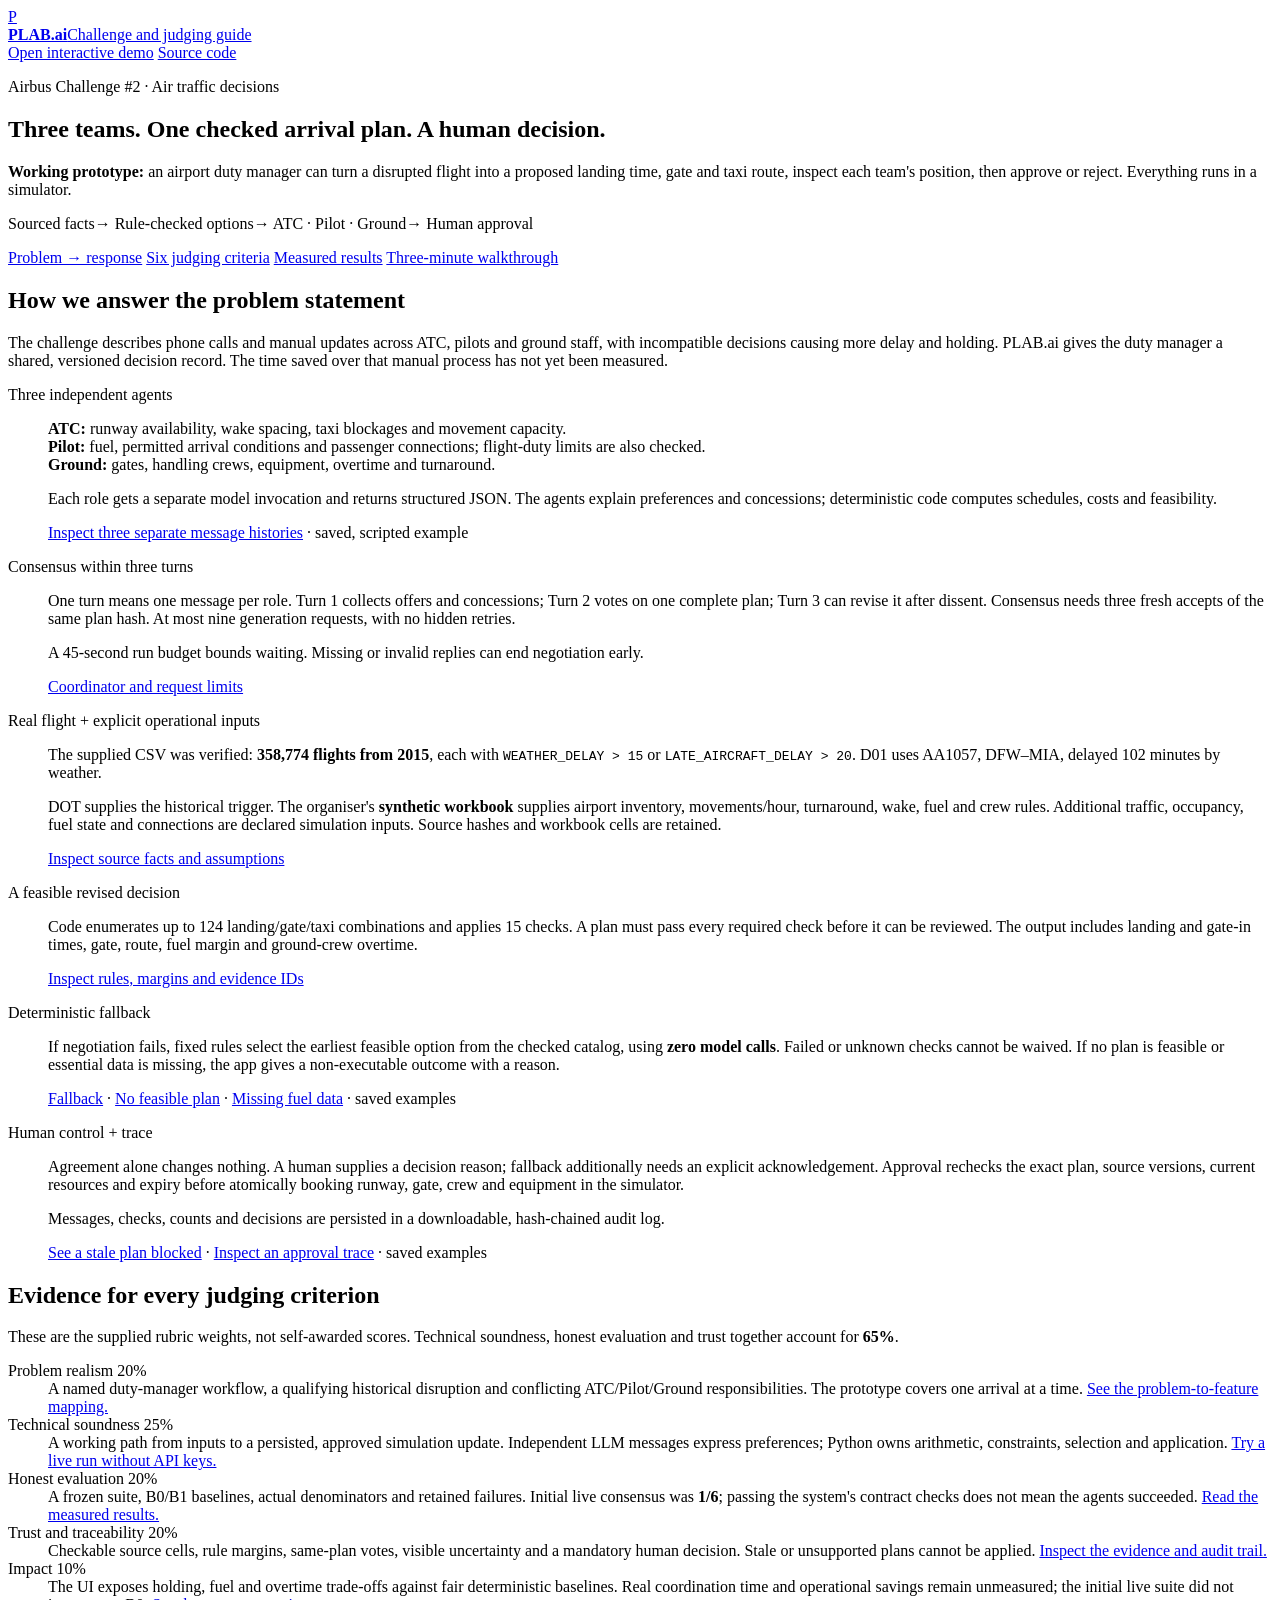
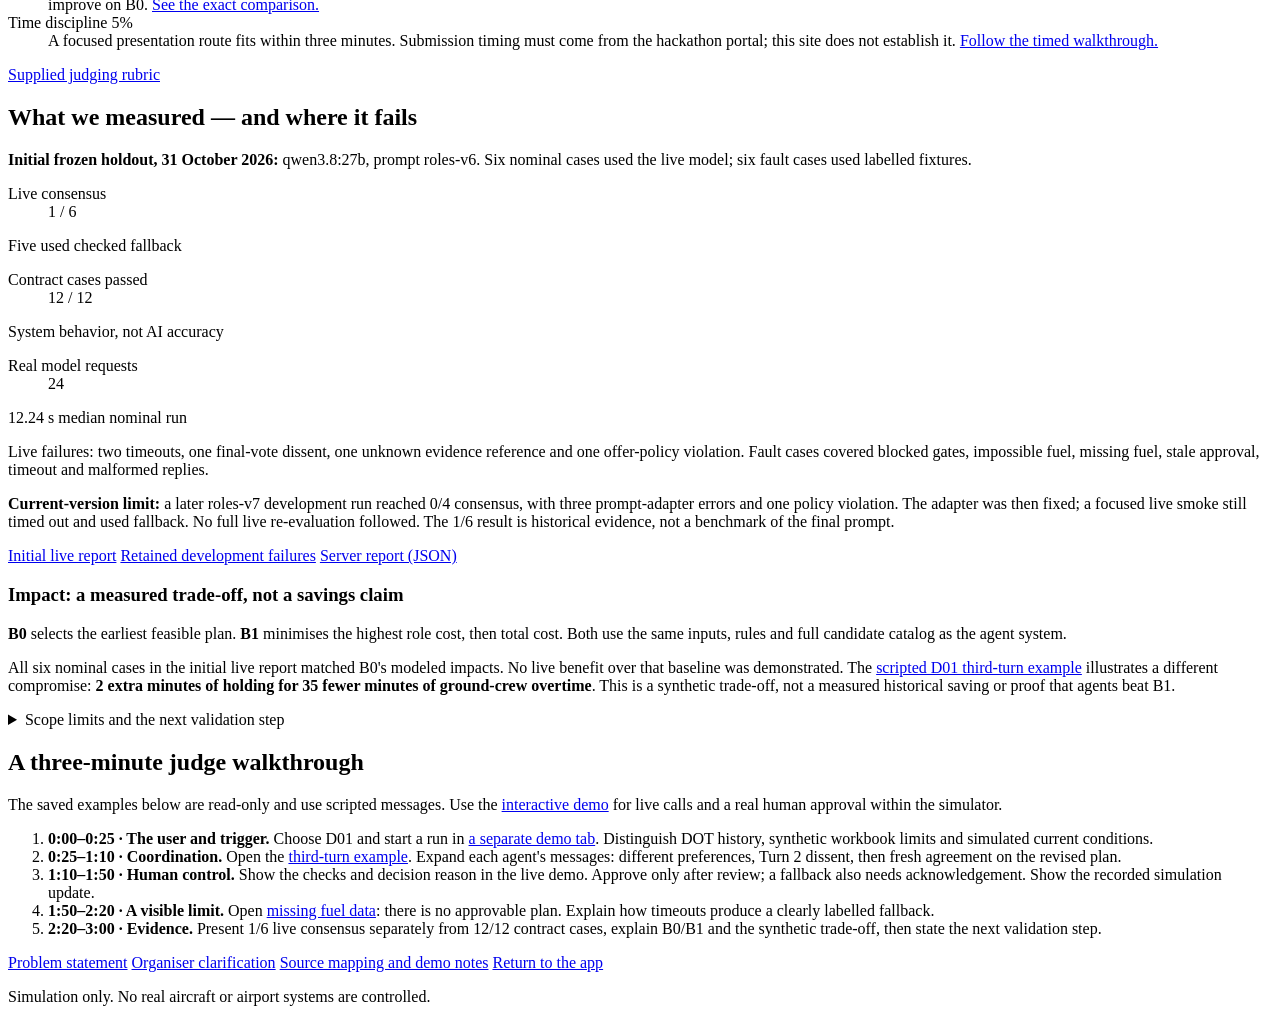
==== app/static/judges.html @ 0f2332d5 "Add judge guide mapping challenge requirements to evidence" ====
<!doctype html>
<html lang="en">
<head>
  <meta charset="utf-8">
  <meta name="viewport" content="width=device-width, initial-scale=1">
  <meta name="description" content="How PLAB.ai addresses Airbus Challenge 2: independent agents, deterministic checks, human approval, measured evaluations and rubric evidence.">
  <title>PLAB.ai · Challenge and judging guide</title>
  <link rel="stylesheet" href="/static/styles.css">
</head>
<body>
  <header class="topbar">
    <div class="wrap topbar-inner">
      <a class="brand guide-brand" href="/" aria-label="PLAB.ai — open the interactive demo">
        <span class="logo" aria-hidden="true">P</span>
        <div><strong>PLAB.ai</strong><span class="brand-sub">Challenge and judging guide</span></div>
      </a>
      <nav class="topbar-right" aria-label="Project links">
        <a class="nav-link" href="/">Open interactive demo</a>
        <a class="nav-link" href="https://github.com/kaseyho/PLAB.ai">Source code</a>
      </nav>
    </div>
  </header>

  <main class="wrap guide">
    <section class="intro">
      <p class="challenge-label">Airbus Challenge #2 · Air traffic decisions</p>
      <h1>Three teams. One checked arrival plan. A human decision.</h1>
      <p><b>Working prototype:</b> an airport duty manager can turn a disrupted flight into
        a proposed landing time, gate and taxi route, inspect each team's position, then approve or reject.
        Everything runs in a simulator.</p>
    </section>
    <p class="guide-flow" aria-label="Workflow: sourced facts, deterministic checks, independent agents, human approval">
      <span>Sourced facts</span><span aria-hidden="true">→</span>
      <span>Rule-checked options</span><span aria-hidden="true">→</span>
      <span>ATC · Pilot · Ground</span><span aria-hidden="true">→</span>
      <span>Human approval</span>
    </p>
    <nav class="guide-nav" aria-label="Guide sections">
      <a href="#challenge">Problem → response</a>
      <a href="#rubric">Six judging criteria</a>
      <a href="#evaluation">Measured results</a>
      <a href="#demo">Three-minute walkthrough</a>
    </nav>

    <section class="card" id="challenge" aria-labelledby="challenge-h">
      <h2 id="challenge-h">How we answer the problem statement</h2>
      <p>The challenge describes phone calls and manual updates across ATC, pilots and ground staff,
        with incompatible decisions causing more delay and holding. PLAB.ai gives the duty manager
        a shared, versioned decision record. The time saved over that manual process has not yet been measured.</p>
      <dl class="guide-map">
        <div>
          <dt>Three independent agents</dt>
          <dd><p><b>ATC:</b> runway availability, wake spacing, taxi blockages and movement capacity.<br>
            <b>Pilot:</b> fuel, permitted arrival conditions and passenger connections; flight-duty limits are also checked.<br>
            <b>Ground:</b> gates, handling crews, equipment, overtime and turnaround.</p>
            <p>Each role gets a separate model invocation and returns structured JSON. The agents explain
              preferences and concessions; deterministic code computes schedules, costs and feasibility.</p>
            <p class="guide-evidence"><a href="/?sample=third-turn#step-2">Inspect three separate message histories</a> · saved, scripted example</p></dd>
        </div>
        <div>
          <dt>Consensus within three turns</dt>
          <dd><p>One turn means one message per role. Turn 1 collects offers and concessions; Turn 2 votes on
            one complete plan; Turn 3 can revise it after dissent. Consensus needs three fresh accepts of
            the same plan hash. At most nine generation requests, with no hidden retries.</p>
            <p>A 45-second run budget bounds waiting. Missing or invalid replies can end negotiation early.</p>
            <p class="guide-evidence"><a href="https://github.com/kaseyho/PLAB.ai/blob/main/app/coordinator.py">Coordinator and request limits</a></p></dd>
        </div>
        <div>
          <dt>Real flight + explicit operational inputs</dt>
          <dd><p>The supplied CSV was verified: <b>358,774 flights from 2015</b>, each with
            <code>WEATHER_DELAY &gt; 15</code> or <code>LATE_AIRCRAFT_DELAY &gt; 20</code>.
            D01 uses AA1057, DFW–MIA, delayed 102 minutes by weather.</p>
            <p>DOT supplies the historical trigger. The organiser's <b>synthetic workbook</b> supplies airport
              inventory, movements/hour, turnaround, wake, fuel and crew rules. Additional traffic,
              occupancy, fuel state and connections are declared simulation inputs. Source hashes and workbook cells are retained.</p>
            <p class="guide-evidence"><a href="/?sample=third-turn#scenario-facts">Inspect source facts and assumptions</a></p></dd>
        </div>
        <div>
          <dt>A feasible revised decision</dt>
          <dd><p>Code enumerates up to 124 landing/gate/taxi combinations and applies 15 checks.
            A plan must pass every required check before it can be reviewed. The output includes landing
            and gate-in times, gate, route, fuel margin and ground-crew overtime.</p>
            <p class="guide-evidence"><a href="/?sample=third-turn#check-list">Inspect rules, margins and evidence IDs</a></p></dd>
        </div>
        <div>
          <dt>Deterministic fallback</dt>
          <dd><p>If negotiation fails, fixed rules select the earliest feasible option from the checked catalog,
            using <b>zero model calls</b>. Failed or unknown checks cannot be waived. If no plan is feasible
            or essential data is missing, the app gives a non-executable outcome with a reason.</p>
            <p class="guide-evidence"><a href="/?sample=fallback#review-card">Fallback</a> ·
              <a href="/?sample=no-feasible#review-card">No feasible plan</a> ·
              <a href="/?sample=insufficient-data#review-card">Missing fuel data</a> · saved examples</p></dd>
        </div>
        <div>
          <dt>Human control + trace</dt>
          <dd><p>Agreement alone changes nothing. A human supplies a decision reason; fallback additionally
            needs an explicit acknowledgement. Approval rechecks the exact plan, source versions, current
            resources and expiry before atomically booking runway, gate, crew and equipment in the simulator.</p>
            <p>Messages, checks, counts and decisions are persisted in a downloadable, hash-chained audit log.</p>
            <p class="guide-evidence"><a href="/?sample=stale#review-card">See a stale plan blocked</a> ·
              <a href="/?sample=applied#event-list">Inspect an approval trace</a> · saved examples</p></dd>
        </div>
      </dl>
    </section>

    <section class="card" id="rubric" aria-labelledby="rubric-h">
      <h2 id="rubric-h">Evidence for every judging criterion</h2>
      <p>These are the supplied rubric weights, not self-awarded scores.
        Technical soundness, honest evaluation and trust together account for <b>65%</b>.</p>
      <dl class="guide-map">
        <div><dt>Problem realism <span>20%</span></dt><dd>A named duty-manager workflow, a qualifying
          historical disruption and conflicting ATC/Pilot/Ground responsibilities. The prototype covers one
          arrival at a time. <a href="#challenge">See the problem-to-feature mapping.</a></dd></div>
        <div><dt>Technical soundness <span>25%</span></dt><dd>A working path from inputs to a persisted,
          approved simulation update. Independent LLM messages express preferences; Python owns arithmetic,
          constraints, selection and application. <a href="/">Try a live run without API keys.</a></dd></div>
        <div><dt>Honest evaluation <span>20%</span></dt><dd>A frozen suite, B0/B1 baselines, actual denominators
          and retained failures. Initial live consensus was <b>1/6</b>; passing the system's contract checks
          does not mean the agents succeeded. <a href="#evaluation">Read the measured results.</a></dd></div>
        <div><dt>Trust and traceability <span>20%</span></dt><dd>Checkable source cells, rule margins,
          same-plan votes, visible uncertainty and a mandatory human decision. Stale or unsupported plans
          cannot be applied. <a href="/?sample=applied#tech">Inspect the evidence and audit trail.</a></dd></div>
        <div><dt>Impact <span>10%</span></dt><dd>The UI exposes holding, fuel and overtime trade-offs against
          fair deterministic baselines. Real coordination time and operational savings remain unmeasured;
          the initial live suite did not improve on B0. <a href="#impact">See the exact comparison.</a></dd></div>
        <div><dt>Time discipline <span>5%</span></dt><dd>A focused presentation route fits within three minutes.
          Submission timing must come from the hackathon portal; this site does not establish it.
          <a href="#demo">Follow the timed walkthrough.</a></dd></div>
      </dl>
      <p class="guide-evidence"><a href="https://github.com/kaseyho/PLAB.ai/blob/main/docs/judging_rubrics.md">Supplied judging rubric</a></p>
    </section>

    <section class="card" id="evaluation" aria-labelledby="evaluation-h">
      <h2 id="evaluation-h">What we measured — and where it fails</h2>
      <p><b>Initial frozen holdout, 31 October 2026:</b> qwen3.8:27b, prompt roles-v6.
        Six nominal cases used the live model; six fault cases used labelled fixtures.</p>
      <dl class="guide-metrics">
        <div><dt>Live consensus</dt><dd>1 / 6</dd><p>Five used checked fallback</p></div>
        <div><dt>Contract cases passed</dt><dd>12 / 12</dd><p>System behavior, not AI accuracy</p></div>
        <div><dt>Real model requests</dt><dd>24</dd><p>12.24 s median nominal run</p></div>
      </dl>
      <p>Live failures: two timeouts, one final-vote dissent, one unknown evidence reference and one
        offer-policy violation. Fault cases covered blocked gates, impossible fuel, missing fuel,
        stale approval, timeout and malformed replies.</p>
      <p><b>Current-version limit:</b> a later roles-v7 development run reached 0/4 consensus, with three
        prompt-adapter errors and one policy violation. The adapter was then fixed; a focused live smoke
        still timed out and used fallback. No full live re-evaluation followed. The 1/6 result is historical
        evidence, not a benchmark of the final prompt.</p>
      <p class="guide-source-links"><a href="https://github.com/kaseyho/PLAB.ai/blob/main/evals/results/initial-live-holdout.json">Initial live report</a>
        <a href="https://github.com/kaseyho/PLAB.ai/blob/main/evals/results/development-debug.json">Retained development failures</a>
        <a href="/api/evaluations/latest">Server report (JSON)</a></p>

      <h3 id="impact">Impact: a measured trade-off, not a savings claim</h3>
      <p><b>B0</b> selects the earliest feasible plan. <b>B1</b> minimises the highest role cost, then total
        cost. Both use the same inputs, rules and full candidate catalog as the agent system.</p>
      <p>All six nominal cases in the initial live report matched B0's modeled impacts. No live benefit
        over that baseline was demonstrated. The <a href="/?sample=third-turn#review-card">scripted D01 third-turn example</a>
        illustrates a different compromise: <b>2 extra minutes of holding for 35 fewer minutes of ground-crew
        overtime</b>. This is a synthetic trade-off, not a measured historical saving or proof that agents beat B1.</p>

      <details class="raw">
        <summary>Scope limits and the next validation step</summary>
        <ul>
          <li>One runway, two candidate spare gates and a fixed background schedule. This is not airport-wide rescheduling.</li>
          <li>Movement counts proxy throughput; supplied route-permission labels proxy weather/turbulence.
            Departure wake times are explicitly reused as an arrival-simulation proxy. Distance separation and full flight-plan changes are outside this MVP.</li>
          <li>Synthetic operational state cannot establish real-world safety or savings. The small holdout shares scenario templates;
            it is not a generalization benchmark. The audit chain is inspectable, not tamper-proof against the database owner.</li>
          <li>Next: verify the corrected prompt and provider latency on a new frozen live evaluation,
            then validate operational assumptions and review time with practitioners. These steps are not claimed complete.</li>
        </ul>
      </details>
    </section>

    <section class="card" id="demo" aria-labelledby="demo-h">
      <h2 id="demo-h">A three-minute judge walkthrough</h2>
      <p>The saved examples below are read-only and use scripted messages. Use the
        <a href="/">interactive demo</a> for live calls and a real human approval within the simulator.</p>
      <ol>
        <li><b>0:00–0:25 · The user and trigger.</b> Choose D01 and start a run in
          <a href="/" target="_blank" rel="noopener">a separate demo tab</a>. Distinguish DOT history,
          synthetic workbook limits and simulated current conditions.</li>
        <li><b>0:25–1:10 · Coordination.</b> Open the <a href="/?sample=third-turn#step-2">third-turn example</a>.
          Expand each agent's messages: different preferences, Turn 2 dissent, then fresh agreement on the revised plan.</li>
        <li><b>1:10–1:50 · Human control.</b> Show the checks and decision reason in the live demo.
          Approve only after review; a fallback also needs acknowledgement. Show the recorded simulation update.</li>
        <li><b>1:50–2:20 · A visible limit.</b> Open <a href="/?sample=insufficient-data#review-card">missing fuel data</a>:
          there is no approvable plan. Explain how timeouts produce a clearly labelled fallback.</li>
        <li><b>2:20–3:00 · Evidence.</b> Present 1/6 live consensus separately from 12/12 contract cases,
          explain B0/B1 and the synthetic trade-off, then state the next validation step.</li>
      </ol>
    </section>

    <footer class="foot muted small">
      <p class="guide-source-links"><a href="https://github.com/kaseyho/PLAB.ai/blob/main/docs/problem_statement.md">Problem statement</a>
        <a href="https://github.com/kaseyho/PLAB.ai/blob/main/docs/organizer_updates.md">Organiser clarification</a>
        <a href="https://github.com/kaseyho/PLAB.ai/blob/main/docs/submission.md">Source mapping and demo notes</a>
        <a href="/">Return to the app</a></p>
      Simulation only. No real aircraft or airport systems are controlled.
    </footer>
  </main>
</body>
</html>
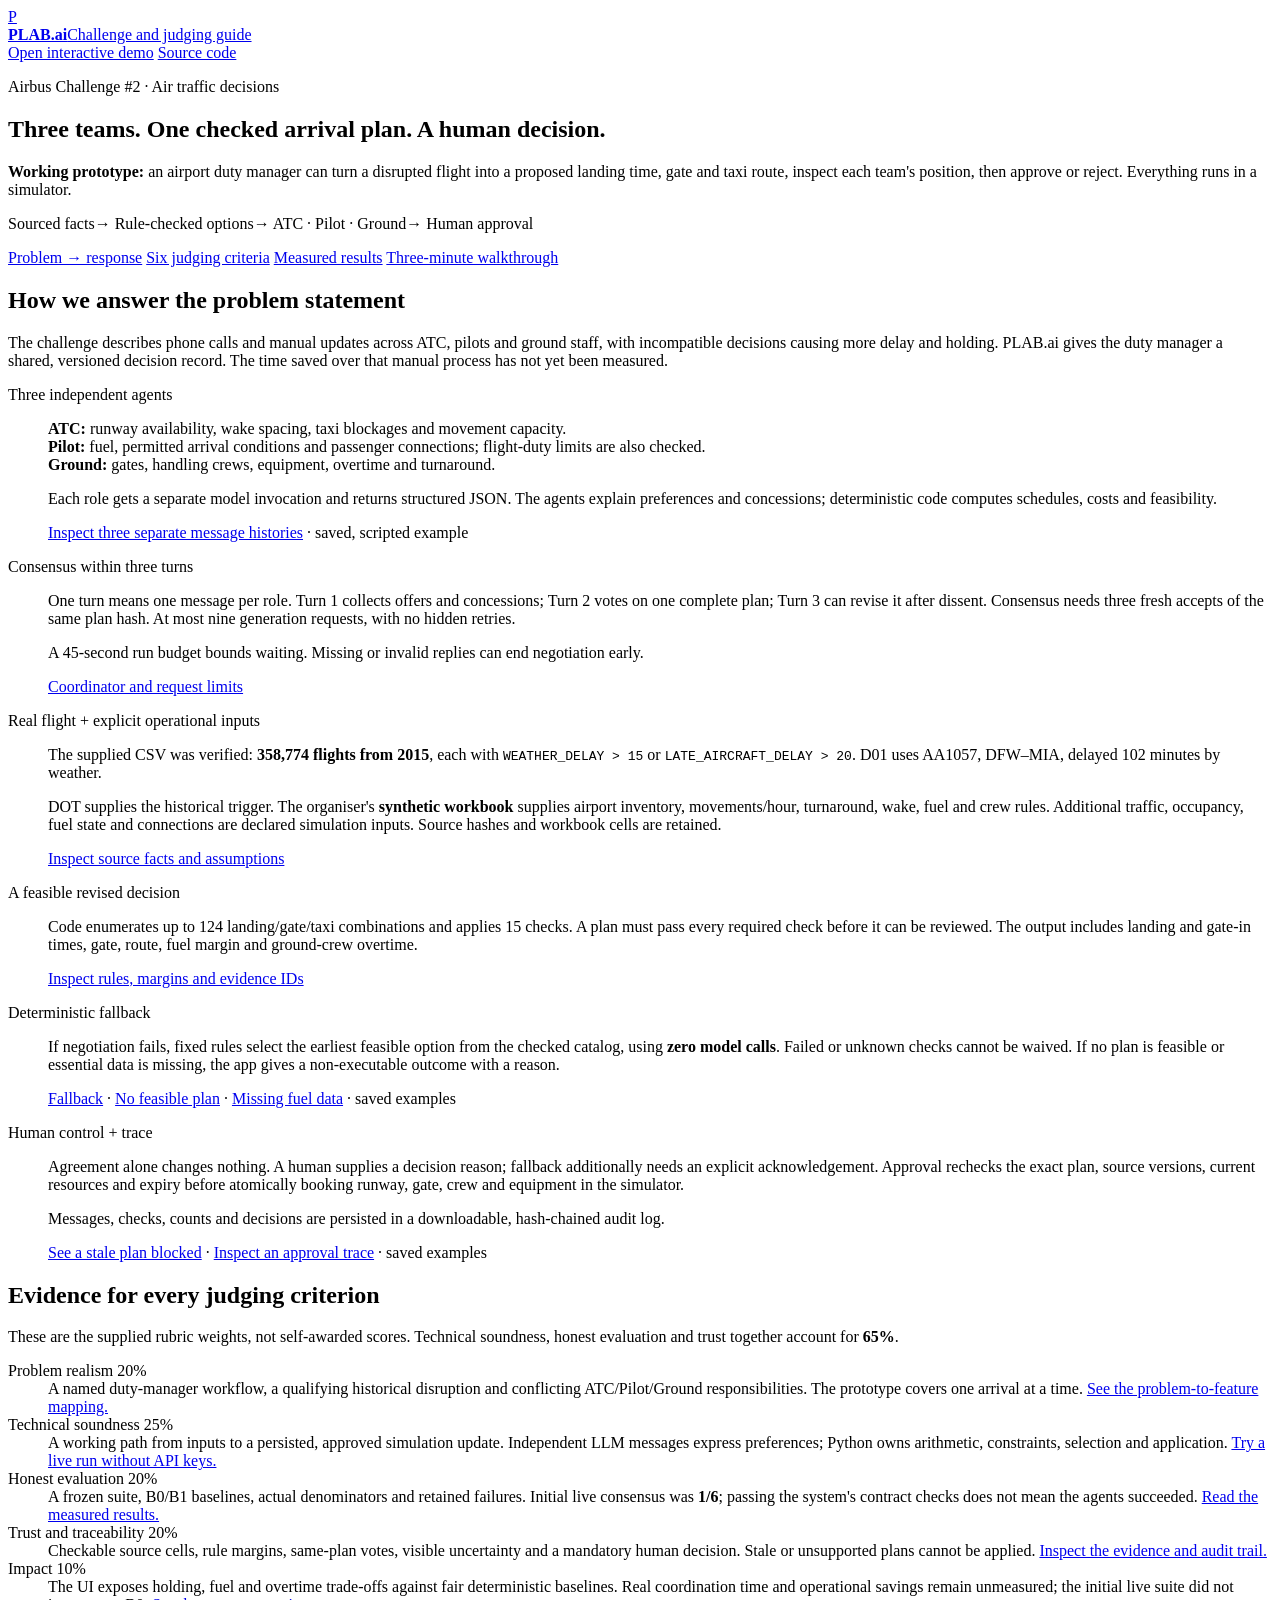
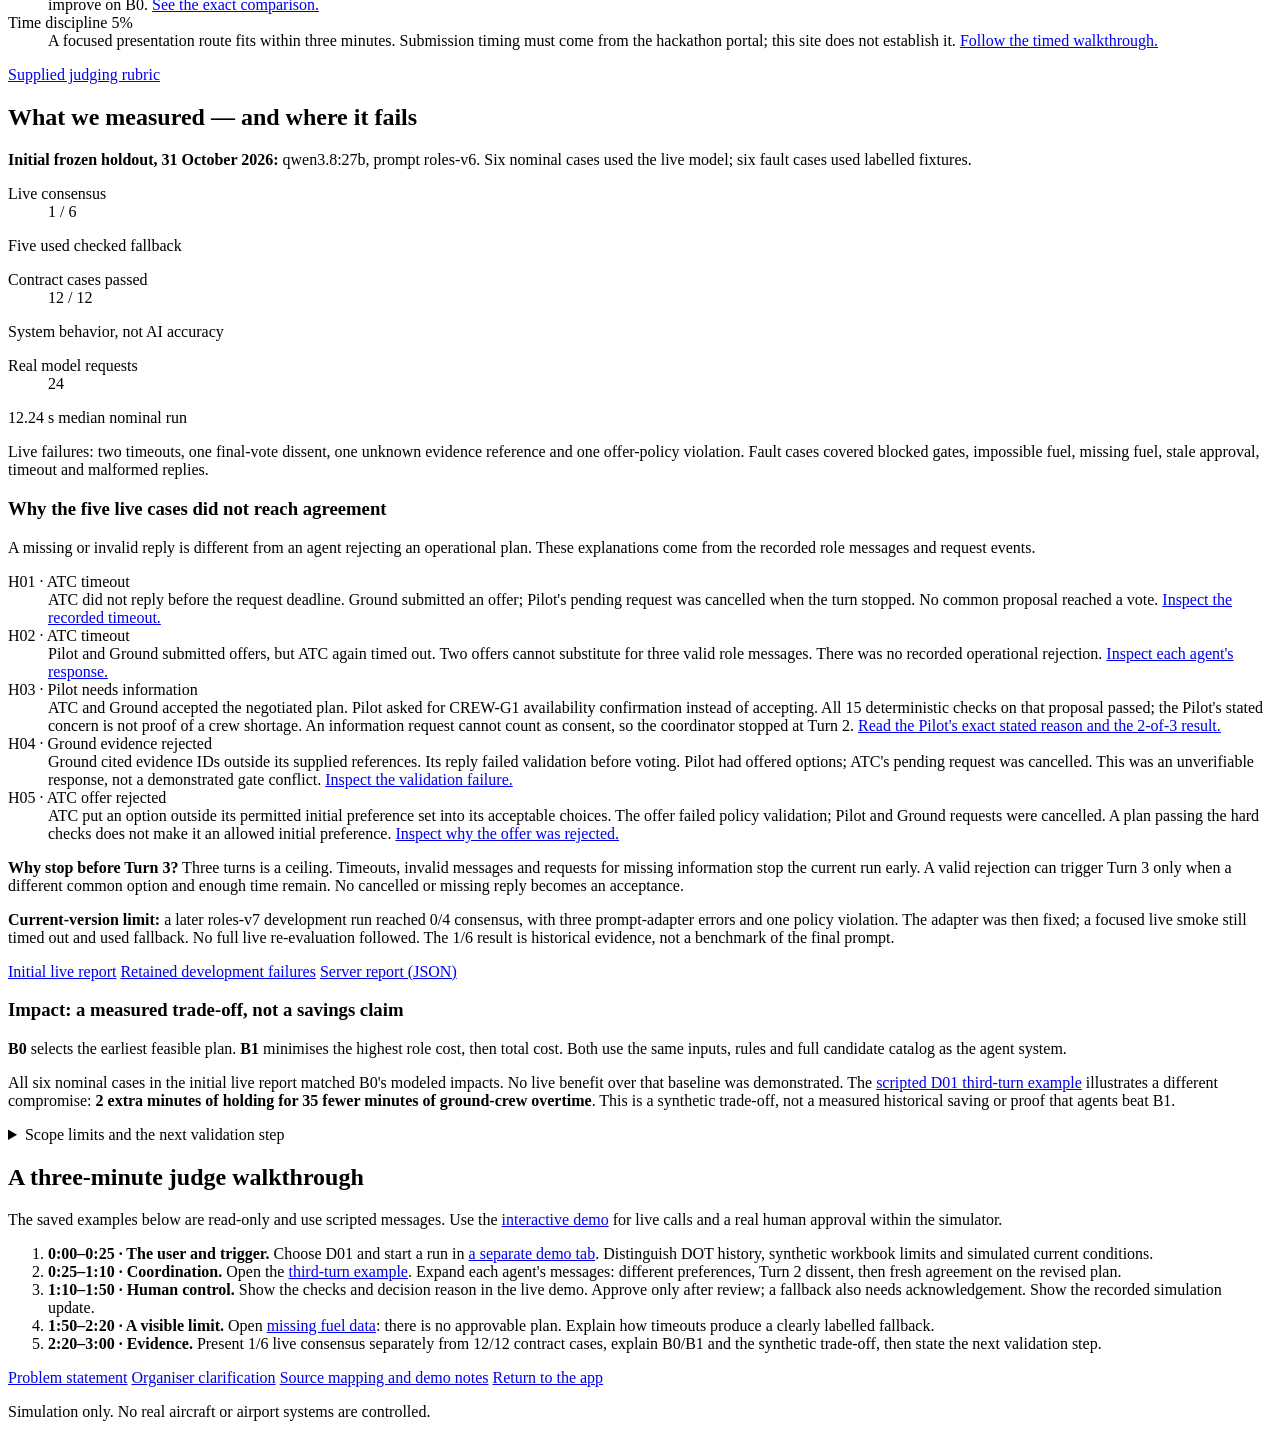
==== commit bdf70182: "Explain consensus failures with per-agent evidence" ====
--- a/app/static/judges.html
+++ b/app/static/judges.html
@@ -142,6 +142,33 @@
       <p>Live failures: two timeouts, one final-vote dissent, one unknown evidence reference and one
         offer-policy violation. Fault cases covered blocked gates, impossible fuel, missing fuel,
         stale approval, timeout and malformed replies.</p>
+      <h3 id="failure-reasons">Why the five live cases did not reach agreement</h3>
+      <p>A missing or invalid reply is different from an agent rejecting an operational plan.
+        These explanations come from the recorded role messages and request events.</p>
+      <dl class="guide-map">
+        <div><dt>H01 · ATC timeout</dt><dd>ATC did not reply before the request deadline. Ground submitted
+          an offer; Pilot's pending request was cancelled when the turn stopped. No common proposal reached
+          a vote. <a href="/?sample=live-H01#step-2">Inspect the recorded timeout.</a></dd></div>
+        <div><dt>H02 · ATC timeout</dt><dd>Pilot and Ground submitted offers, but ATC again timed out.
+          Two offers cannot substitute for three valid role messages. There was no recorded operational
+          rejection. <a href="/?sample=live-H02#step-2">Inspect each agent's response.</a></dd></div>
+        <div><dt>H03 · Pilot needs information</dt><dd>ATC and Ground accepted the negotiated plan.
+          Pilot asked for CREW-G1 availability confirmation instead of accepting. All 15 deterministic
+          checks on that proposal passed; the Pilot's stated concern is not proof of a crew shortage.
+          An information request cannot count as consent, so the coordinator stopped at Turn 2.
+          <a href="/?sample=live-H03#step-2">Read the Pilot's exact stated reason and the 2-of-3 result.</a></dd></div>
+        <div><dt>H04 · Ground evidence rejected</dt><dd>Ground cited evidence IDs outside its supplied
+          references. Its reply failed validation before voting. Pilot had offered options; ATC's pending
+          request was cancelled. This was an unverifiable response, not a demonstrated gate conflict.
+          <a href="/?sample=live-H04#step-2">Inspect the validation failure.</a></dd></div>
+        <div><dt>H05 · ATC offer rejected</dt><dd>ATC put an option outside its permitted initial preference
+          set into its acceptable choices. The offer failed policy validation; Pilot and Ground requests
+          were cancelled. A plan passing the hard checks does not make it an allowed initial preference.
+          <a href="/?sample=live-H05#step-2">Inspect why the offer was rejected.</a></dd></div>
+      </dl>
+      <p><b>Why stop before Turn 3?</b> Three turns is a ceiling. Timeouts, invalid messages and requests
+        for missing information stop the current run early. A valid rejection can trigger Turn 3 only
+        when a different common option and enough time remain. No cancelled or missing reply becomes an acceptance.</p>
       <p><b>Current-version limit:</b> a later roles-v7 development run reached 0/4 consensus, with three
         prompt-adapter errors and one policy violation. The adapter was then fixed; a focused live smoke
         still timed out and used fallback. No full live re-evaluation followed. The 1/6 result is historical
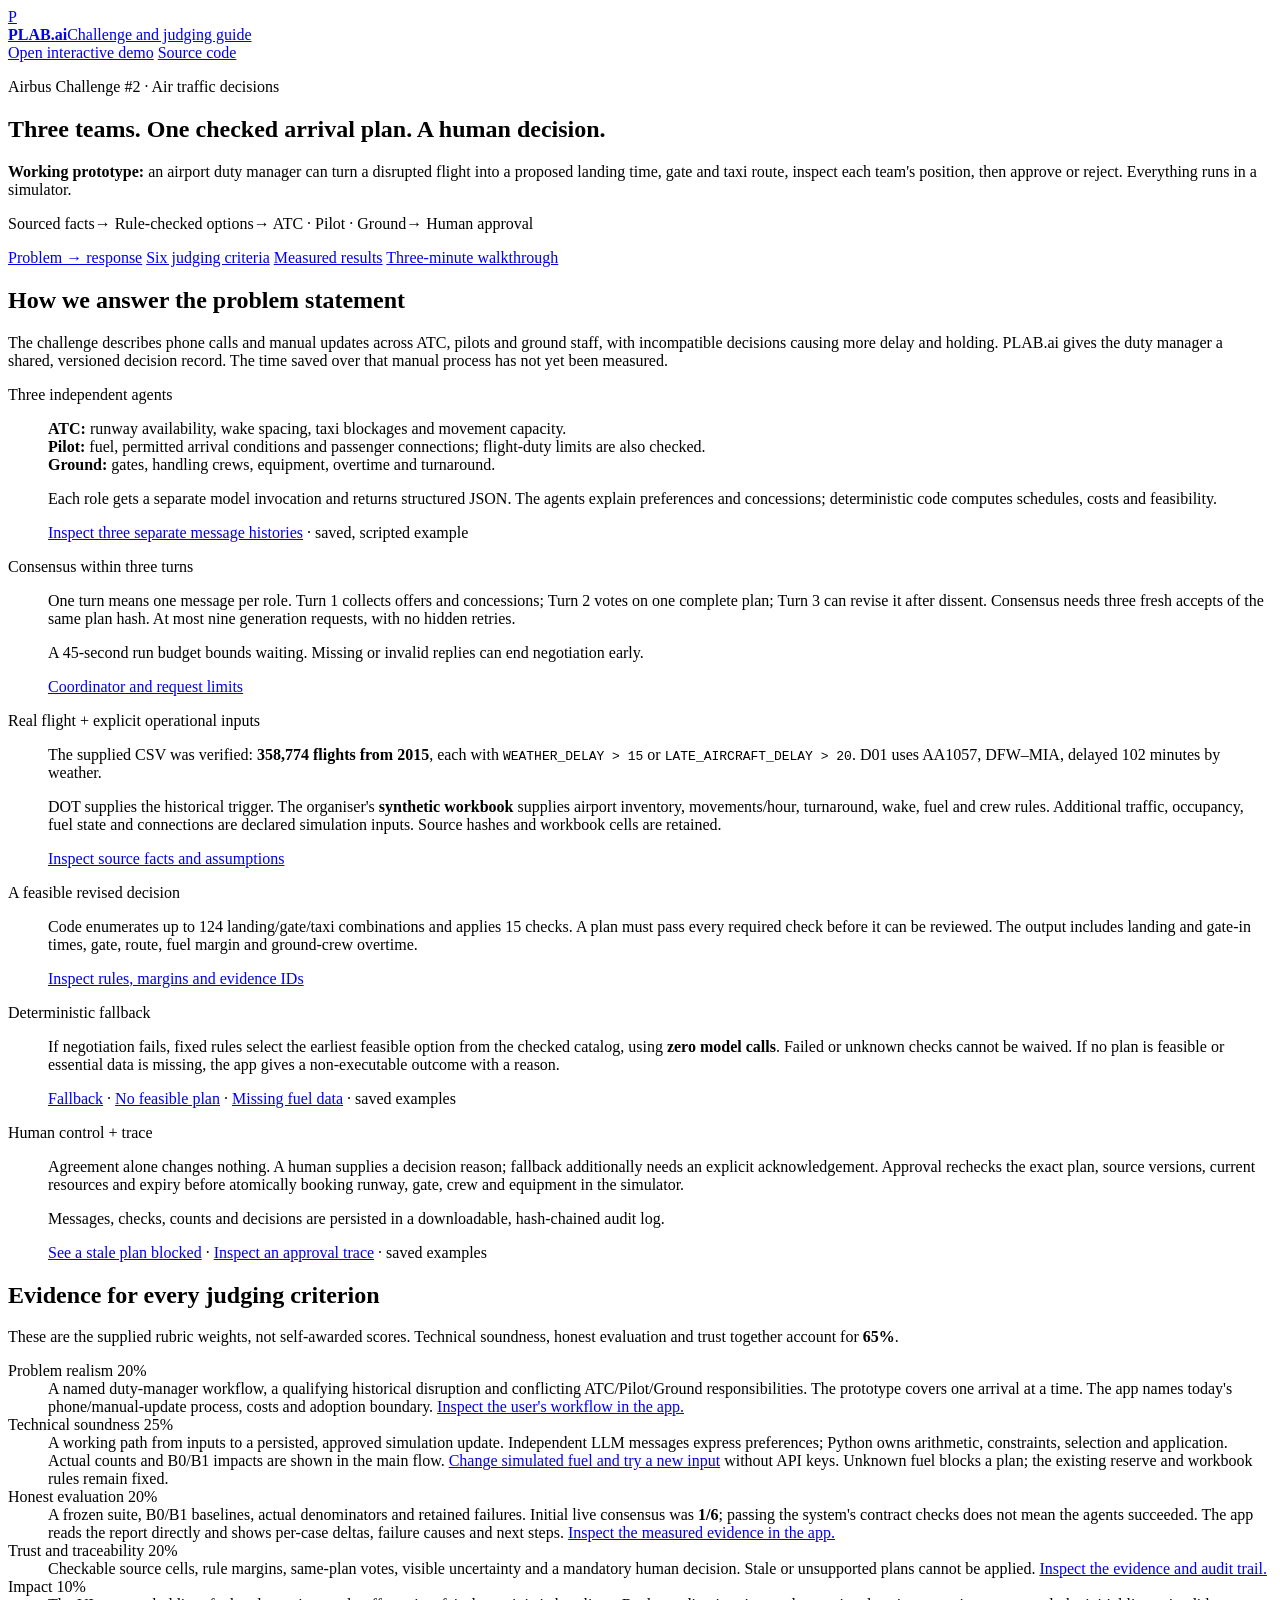
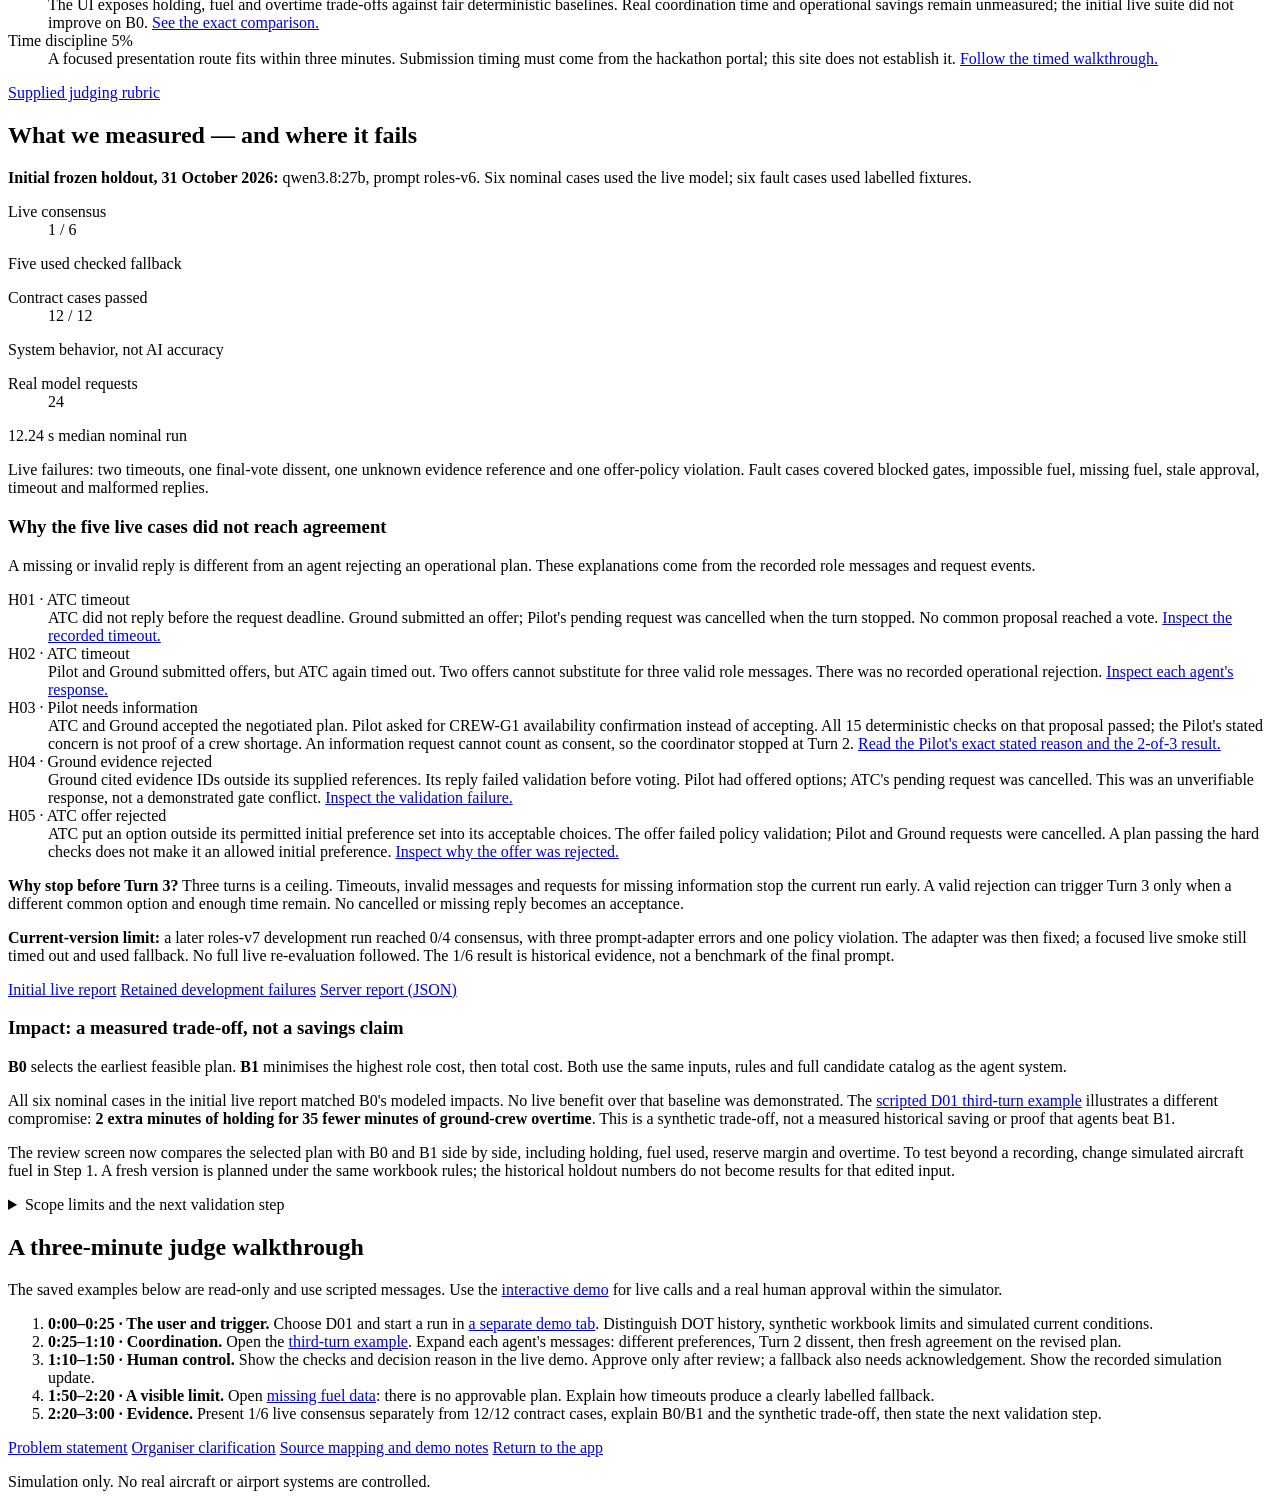
==== commit 90c03ead: "Surface rubric evidence and editable simulated fuel in the app" ====
--- a/app/static/judges.html
+++ b/app/static/judges.html
@@ -110,13 +110,17 @@
       <dl class="guide-map">
         <div><dt>Problem realism <span>20%</span></dt><dd>A named duty-manager workflow, a qualifying
           historical disruption and conflicting ATC/Pilot/Ground responsibilities. The prototype covers one
-          arrival at a time. <a href="#challenge">See the problem-to-feature mapping.</a></dd></div>
+          arrival at a time. The app names today's phone/manual-update process, costs and adoption boundary.
+          <a href="/#workflow">Inspect the user's workflow in the app.</a></dd></div>
         <div><dt>Technical soundness <span>25%</span></dt><dd>A working path from inputs to a persisted,
           approved simulation update. Independent LLM messages express preferences; Python owns arithmetic,
-          constraints, selection and application. <a href="/">Try a live run without API keys.</a></dd></div>
+          constraints, selection and application. Actual counts and B0/B1 impacts are shown in the main flow.
+          <a href="/#what-if">Change simulated fuel and try a new input</a> without API keys. Unknown fuel blocks a plan;
+          the existing reserve and workbook rules remain fixed.</dd></div>
         <div><dt>Honest evaluation <span>20%</span></dt><dd>A frozen suite, B0/B1 baselines, actual denominators
           and retained failures. Initial live consensus was <b>1/6</b>; passing the system's contract checks
-          does not mean the agents succeeded. <a href="#evaluation">Read the measured results.</a></dd></div>
+          does not mean the agents succeeded. The app reads the report directly and shows per-case deltas,
+          failure causes and next steps. <a href="/#evaluation-panel">Inspect the measured evidence in the app.</a></dd></div>
         <div><dt>Trust and traceability <span>20%</span></dt><dd>Checkable source cells, rule margins,
           same-plan votes, visible uncertainty and a mandatory human decision. Stale or unsupported plans
           cannot be applied. <a href="/?sample=applied#tech">Inspect the evidence and audit trail.</a></dd></div>
@@ -184,6 +188,10 @@
         over that baseline was demonstrated. The <a href="/?sample=third-turn#review-card">scripted D01 third-turn example</a>
         illustrates a different compromise: <b>2 extra minutes of holding for 35 fewer minutes of ground-crew
         overtime</b>. This is a synthetic trade-off, not a measured historical saving or proof that agents beat B1.</p>
+      <p>The review screen now compares the selected plan with B0 and B1 side by side, including
+        holding, fuel used, reserve margin and overtime. To test beyond a recording, change simulated
+        aircraft fuel in Step 1. A fresh version is planned under the same workbook rules; the historical
+        holdout numbers do not become results for that edited input.</p>
 
       <details class="raw">
         <summary>Scope limits and the next validation step</summary>
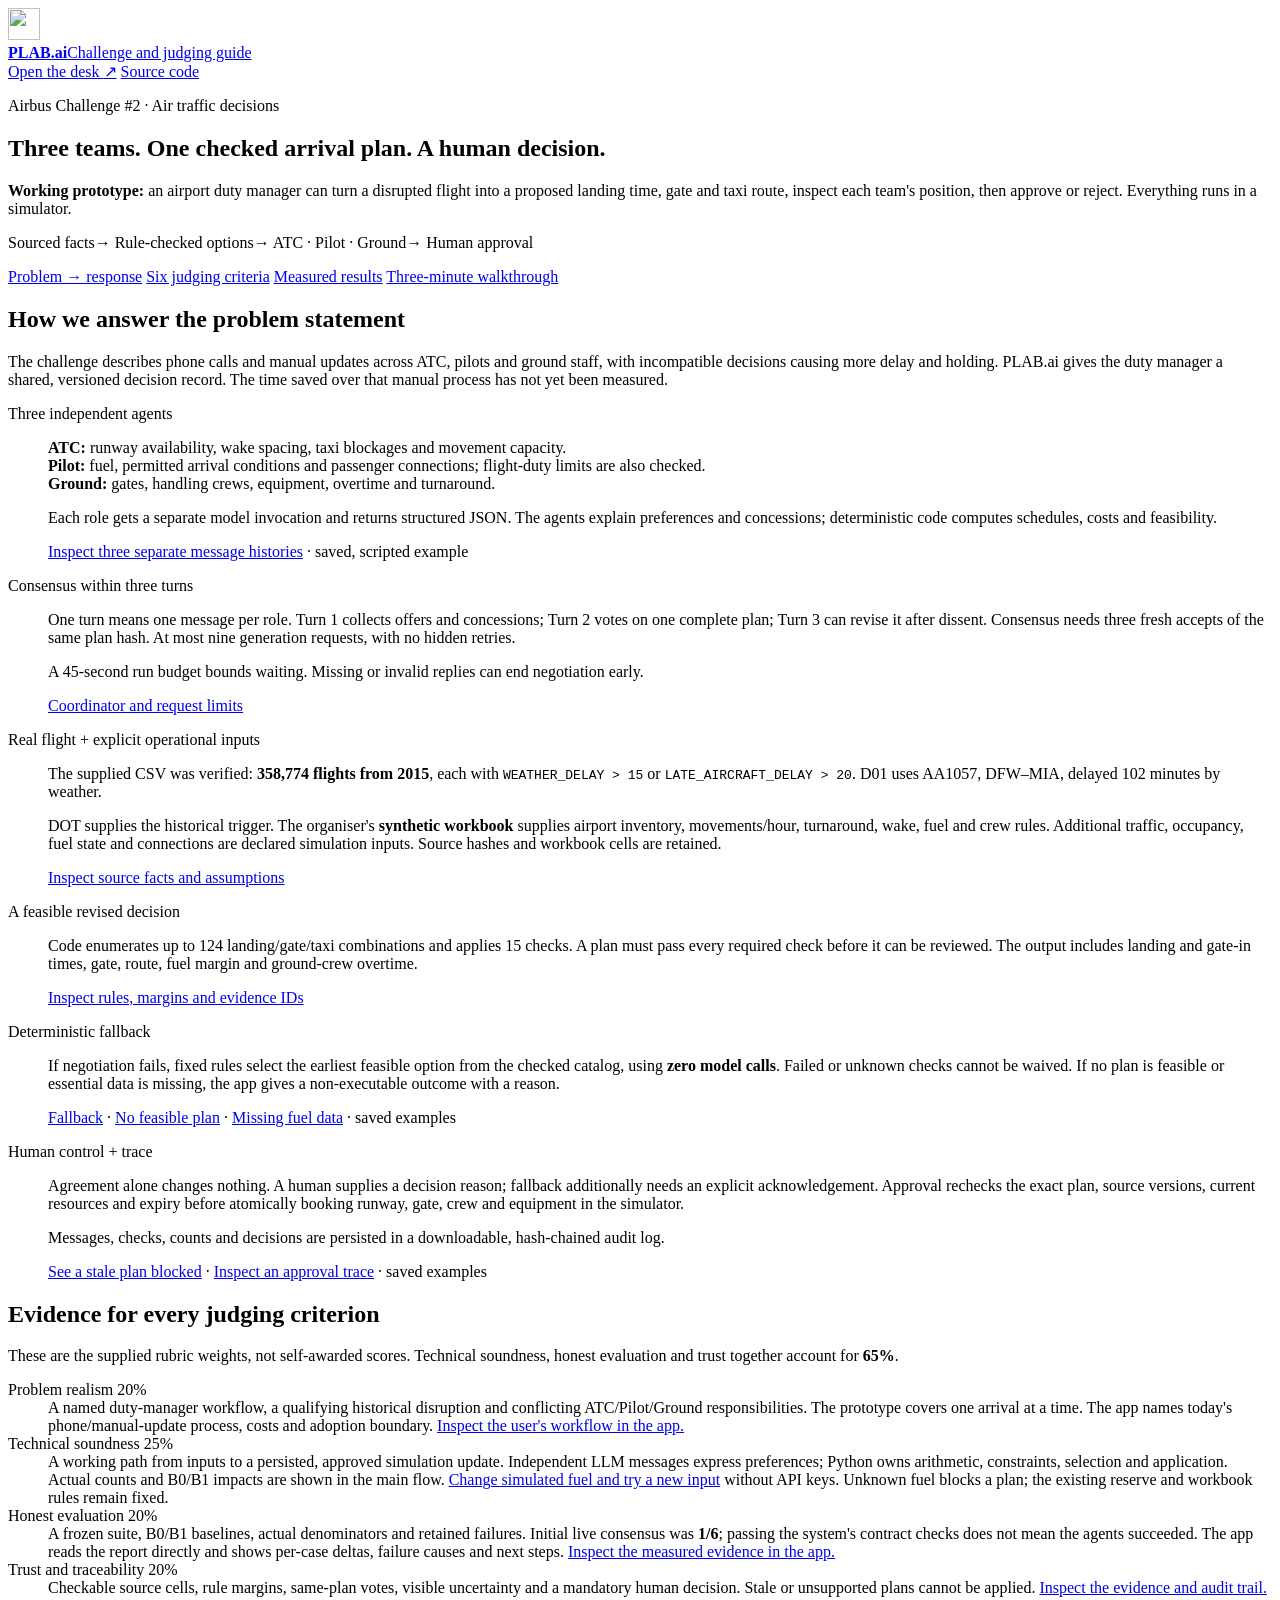
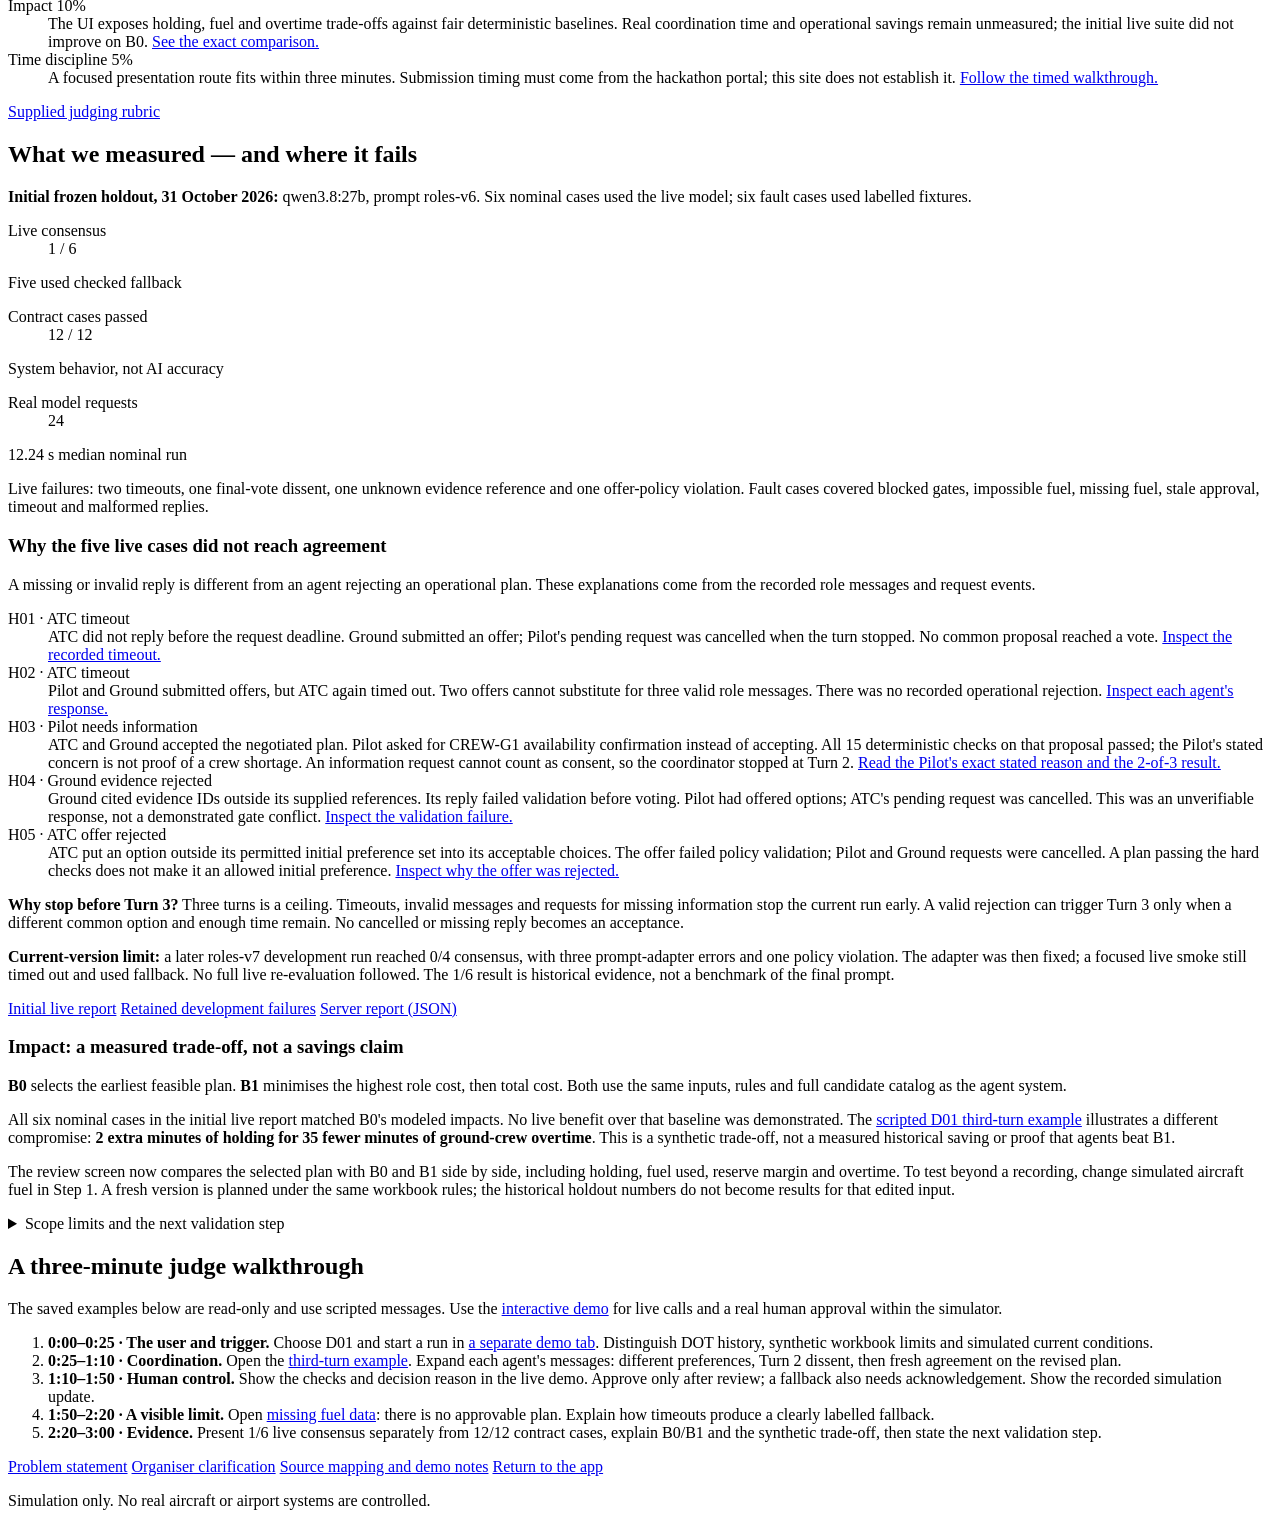
==== commit 1d530c80: "Redesign arrival desk with architectural hero and focused workflow" ====
--- a/app/static/judges.html
+++ b/app/static/judges.html
@@ -5,17 +5,19 @@
   <meta name="viewport" content="width=device-width, initial-scale=1">
   <meta name="description" content="How PLAB.ai addresses Airbus Challenge 2: independent agents, deterministic checks, human approval, measured evaluations and rubric evidence.">
   <title>PLAB.ai · Challenge and judging guide</title>
+  <link rel="icon" type="image/svg+xml" href="/static/mark.svg">
+  <link rel="preload" href="/static/fonts/manrope-latin.woff2" as="font" type="font/woff2" crossorigin>
   <link rel="stylesheet" href="/static/styles.css">
 </head>
 <body>
   <header class="topbar">
     <div class="wrap topbar-inner">
       <a class="brand guide-brand" href="/" aria-label="PLAB.ai — open the interactive demo">
-        <span class="logo" aria-hidden="true">P</span>
+        <img class="logo" src="/static/mark.svg" alt="" width="32" height="32">
         <div><strong>PLAB.ai</strong><span class="brand-sub">Challenge and judging guide</span></div>
       </a>
       <nav class="topbar-right" aria-label="Project links">
-        <a class="nav-link" href="/">Open interactive demo</a>
+        <a class="nav-link nav-guide" href="/#workspace">Open the desk <span aria-hidden="true">↗</span></a>
         <a class="nav-link" href="https://github.com/kaseyho/PLAB.ai">Source code</a>
       </nav>
     </div>
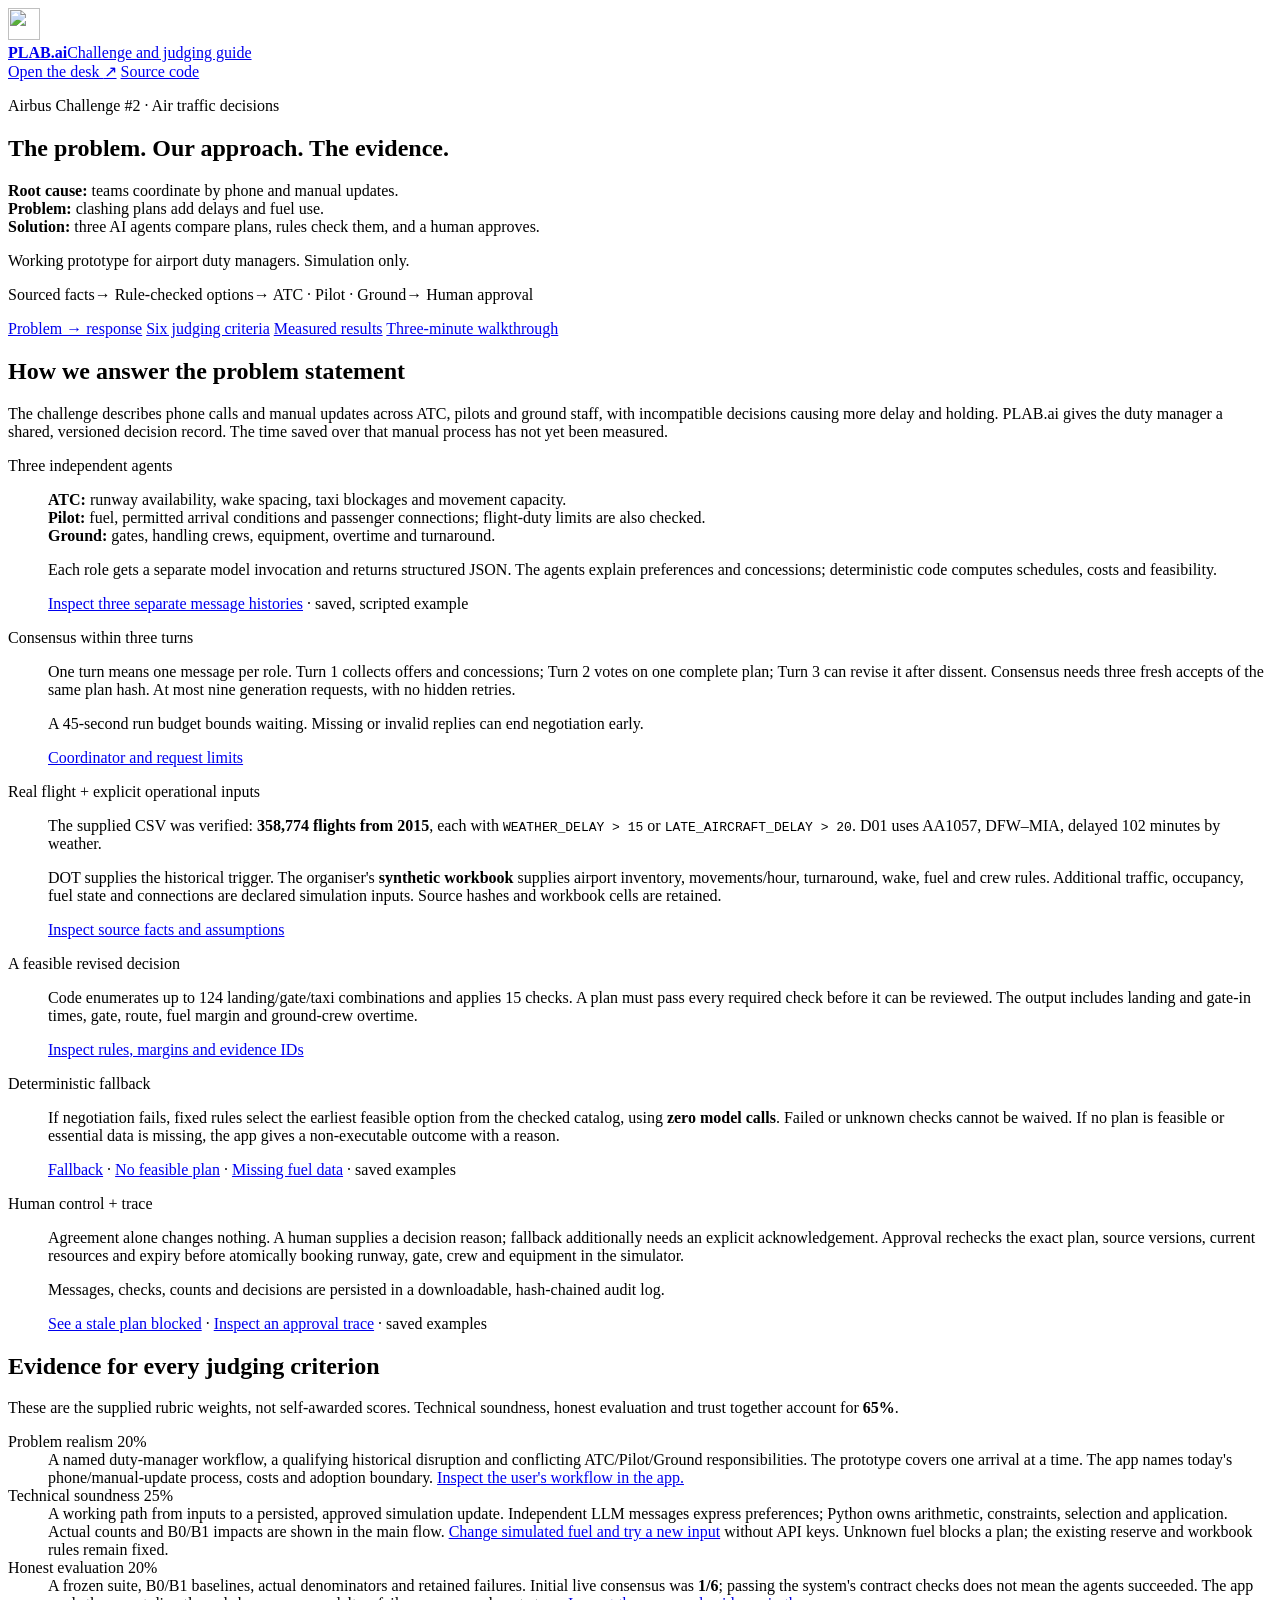
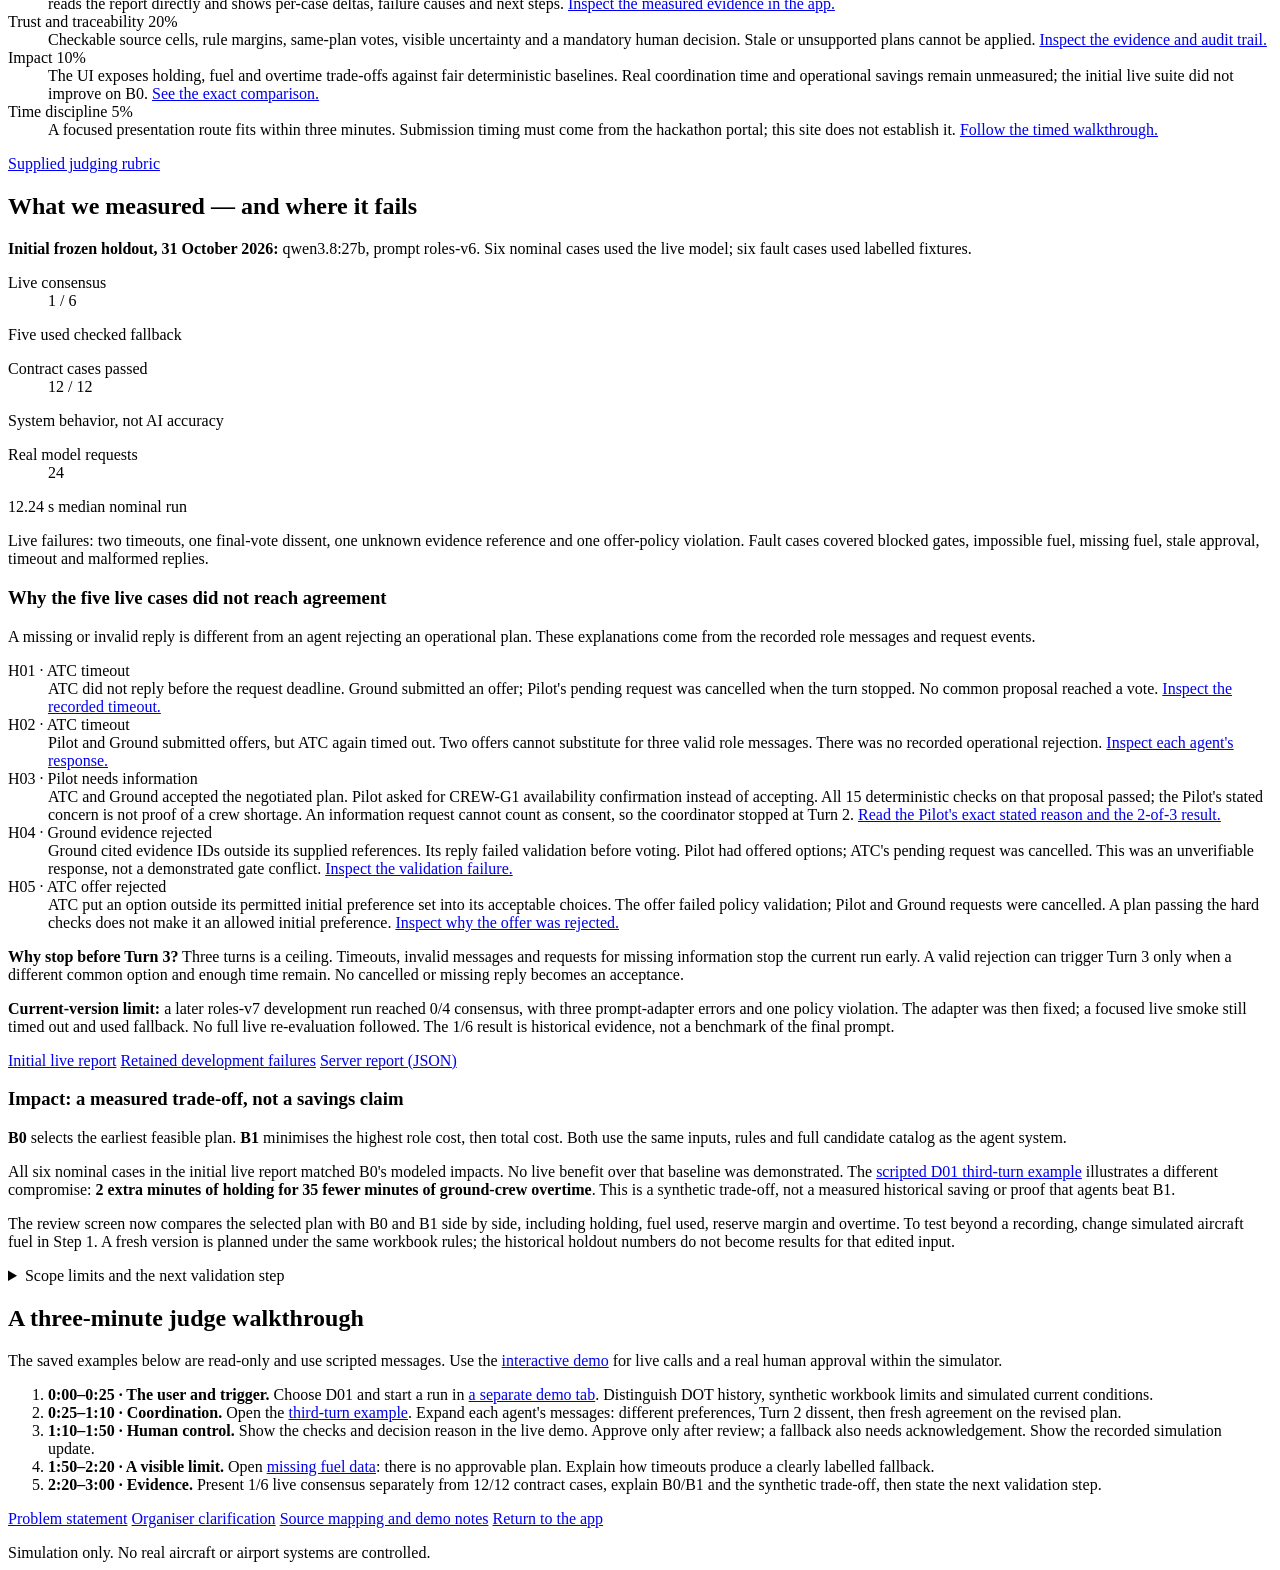
==== commit 7d57d2e5: "Simplify page around root cause, problem and solution" ====
--- a/app/static/judges.html
+++ b/app/static/judges.html
@@ -26,10 +26,11 @@
   <main class="wrap guide">
     <section class="intro">
       <p class="challenge-label">Airbus Challenge #2 · Air traffic decisions</p>
-      <h1>Three teams. One checked arrival plan. A human decision.</h1>
-      <p><b>Working prototype:</b> an airport duty manager can turn a disrupted flight into
-        a proposed landing time, gate and taxi route, inspect each team's position, then approve or reject.
-        Everything runs in a simulator.</p>
+      <h1>The problem. Our approach. The evidence.</h1>
+      <p><b>Root cause:</b> teams coordinate by phone and manual updates.<br>
+        <b>Problem:</b> clashing plans add delays and fuel use.<br>
+        <b>Solution:</b> three AI agents compare plans, rules check them, and a human approves.</p>
+      <p class="small muted">Working prototype for airport duty managers. Simulation only.</p>
     </section>
     <p class="guide-flow" aria-label="Workflow: sourced facts, deterministic checks, independent agents, human approval">
       <span>Sourced facts</span><span aria-hidden="true">→</span>
